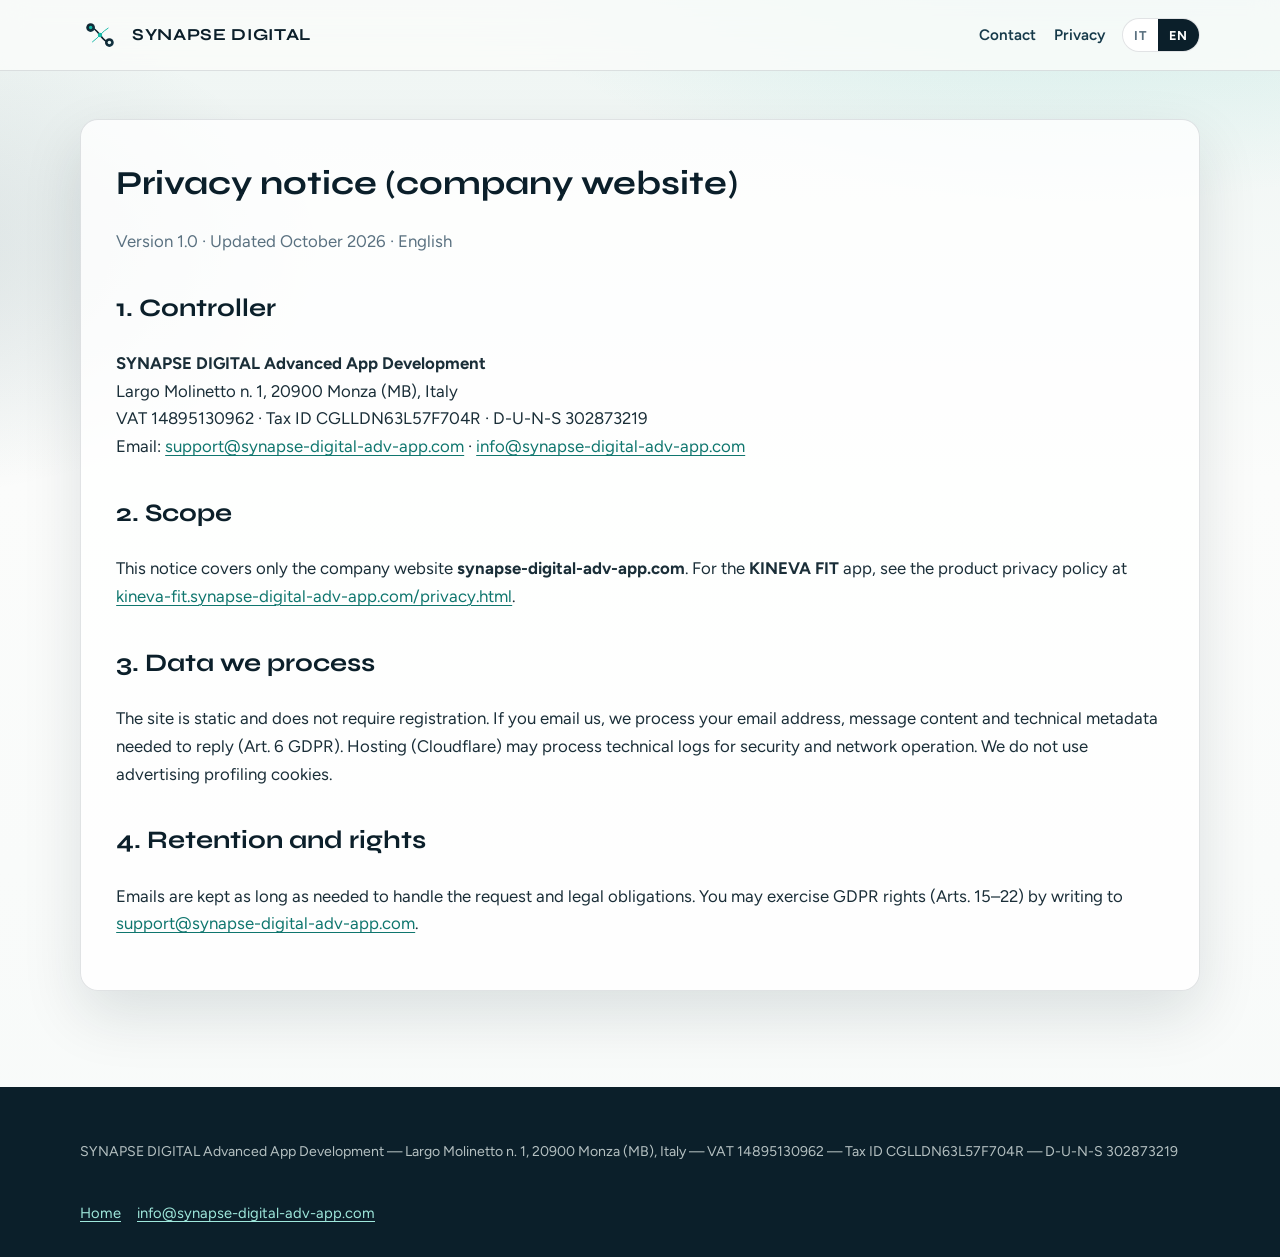
==== privacy.html @ 0ed679a9 "chore: sync corporate site from KINEVA FIT (2026-10-14)" ====
<!DOCTYPE html>
<html lang="it">
<head>
  <meta charset="UTF-8" />
  <meta name="viewport" content="width=device-width, initial-scale=1" />
  <title>Privacy — SYNAPSE DIGITAL</title>
  <meta name="description" content="Informativa privacy del sito aziendale SYNAPSE DIGITAL Advanced App Development." />
  <link rel="icon" href="assets/logo-mark.svg" type="image/svg+xml" />
  <link rel="preconnect" href="https://fonts.googleapis.com" />
  <link rel="preconnect" href="https://fonts.gstatic.com" crossorigin />
  <link href="https://fonts.googleapis.com/css2?family=Figtree:wght@400;600;700&family=Syne:wght@600;700;800&display=swap" rel="stylesheet" />
  <link rel="stylesheet" href="css/style.css" />
</head>
<body>
  <header class="site-header">
    <div class="wrap">
      <a class="brand-link" href="index.html">
        <img src="assets/logo-mark.svg" width="40" height="40" alt="" />
        <strong>SYNAPSE DIGITAL</strong>
      </a>
      <nav class="nav" aria-label="Primary">
        <a href="index.html#contact" data-i18n="navContact">Contatti</a>
        <a href="privacy.html" data-i18n="navPrivacy">Privacy</a>
        <div class="lang-toggle" role="group" aria-label="Language">
          <button type="button" data-lang="it" aria-pressed="true">IT</button>
          <button type="button" data-lang="en" aria-pressed="false">EN</button>
        </div>
      </nav>
    </div>
  </header>

  <main class="legal-page">
    <div class="wrap panel">
      <h1 data-i18n="privacyTitle">Informativa privacy (sito aziendale)</h1>
      <p class="meta" data-i18n="privacyMeta">Versione 1.0 · Aggiornata ottobre 2026</p>

      <div data-lang-block="it">
        <h2>1. Titolare</h2>
        <p>
          <strong>SYNAPSE DIGITAL Advanced App Development</strong><br />
          Largo Molinetto n. 1, 20900 Monza (MB), Italia<br />
          P.IVA 14895130962 · C.F. CGLLDN63L57F704R · D-U-N-S 302873219<br />
          Email: <a href="mailto:support@synapse-digital-adv-app.com">support@synapse-digital-adv-app.com</a>
          · <a href="mailto:info@synapse-digital-adv-app.com">info@synapse-digital-adv-app.com</a>
        </p>

        <h2>2. Ambito</h2>
        <p>
          Questa informativa riguarda esclusivamente il sito aziendale
          <strong>synapse-digital-adv-app.com</strong> (pagine informative e di contatto).
          Per l’app <strong>KINEVA FIT</strong> vale l’informativa prodotto pubblicata su
          <a href="https://kineva-fit.synapse-digital-adv-app.com/privacy.html" rel="noopener">kineva-fit.synapse-digital-adv-app.com/privacy.html</a>.
        </p>

        <h2>3. Dati trattati</h2>
        <p>
          Il sito è statico e non richiede registrazione. Se ci scrivi via email, trattiamo
          indirizzo email, contenuto del messaggio e metadati tecnici necessari alla risposta
          (base giuridica: legittimo interesse / adozione di misure precontrattuali, art. 6 GDPR).
        </p>
        <p>
          Il provider di hosting (Cloudflare) può elaborare log tecnici (IP, user-agent, data/ora)
          per sicurezza e funzionamento della rete. Non usiamo cookie di profilazione pubblicitaria.
        </p>

        <h2>4. Conservazione e diritti</h2>
        <p>
          I messaggi email sono conservati per il tempo necessario a gestire la richiesta e gli
          obblighi di legge. Puoi esercitare i diritti previsti dagli artt. 15–22 GDPR scrivendo a
          <a href="mailto:support@synapse-digital-adv-app.com">support@synapse-digital-adv-app.com</a>.
          Hai inoltre diritto di reclamare presso il Garante Privacy.
        </p>
      </div>

      <div data-lang-block="en" hidden>
        <h2>1. Controller</h2>
        <p>
          <strong>SYNAPSE DIGITAL Advanced App Development</strong><br />
          Largo Molinetto n. 1, 20900 Monza (MB), Italy<br />
          VAT 14895130962 · Tax ID CGLLDN63L57F704R · D-U-N-S 302873219<br />
          Email: <a href="mailto:support@synapse-digital-adv-app.com">support@synapse-digital-adv-app.com</a>
          · <a href="mailto:info@synapse-digital-adv-app.com">info@synapse-digital-adv-app.com</a>
        </p>

        <h2>2. Scope</h2>
        <p>
          This notice covers only the company website
          <strong>synapse-digital-adv-app.com</strong>.
          For the <strong>KINEVA FIT</strong> app, see the product privacy policy at
          <a href="https://kineva-fit.synapse-digital-adv-app.com/privacy.html" rel="noopener">kineva-fit.synapse-digital-adv-app.com/privacy.html</a>.
        </p>

        <h2>3. Data we process</h2>
        <p>
          The site is static and does not require registration. If you email us, we process your
          email address, message content and technical metadata needed to reply (Art. 6 GDPR).
          Hosting (Cloudflare) may process technical logs for security and network operation.
          We do not use advertising profiling cookies.
        </p>

        <h2>4. Retention and rights</h2>
        <p>
          Emails are kept as long as needed to handle the request and legal obligations.
          You may exercise GDPR rights (Arts. 15–22) by writing to
          <a href="mailto:support@synapse-digital-adv-app.com">support@synapse-digital-adv-app.com</a>.
        </p>
      </div>
    </div>
  </main>

  <footer class="site-footer">
    <div class="wrap">
      <p class="footer-legal" data-i18n="footerNote">
        SYNAPSE DIGITAL Advanced App Development — Largo Molinetto n. 1, 20900 Monza (MB), Italia — P.IVA 14895130962 — C.F. CGLLDN63L57F704R — D-U-N-S 302873219
      </p>
      <div class="footer-links">
        <a href="index.html">Home</a>
        <a href="mailto:info@synapse-digital-adv-app.com">info@synapse-digital-adv-app.com</a>
      </div>
    </div>
  </footer>

  <script src="js/i18n.js"></script>
  <script>
    // Toggle privacy language blocks with the shared lang toggle.
    const syncPrivacyBlocks = () => {
      const lang = document.documentElement.lang || "it";
      document.querySelectorAll("[data-lang-block]").forEach((el) => {
        el.hidden = el.getAttribute("data-lang-block") !== lang;
      });
    };
    document.addEventListener("DOMContentLoaded", () => {
      syncPrivacyBlocks();
      document.querySelectorAll(".lang-toggle button").forEach((btn) => {
        btn.addEventListener("click", () => setTimeout(syncPrivacyBlocks, 0));
      });
    });
  </script>
</body>
</html>
---- css/style.css ----
:root {
  --ink: #0b1f2a;
  --ink-soft: #163a4a;
  --teal: #14b8a6;
  --teal-deep: #0f766e;
  --mist: #e8f7f4;
  --sand: #f3f6f4;
  --paper: #fbfcfb;
  --line: rgba(11, 31, 42, 0.12);
  --muted: #5a7180;
  --text: #1a2e38;
  --shadow: 0 24px 60px rgba(11, 31, 42, 0.12);
  --radius: 18px;
  --max: 1120px;
  --font-display: "Syne", "Arial Black", sans-serif;
  --font-body: "Figtree", "Segoe UI", sans-serif;
}

*,
*::before,
*::after {
  box-sizing: border-box;
}

html {
  scroll-behavior: smooth;
}

body {
  margin: 0;
  color: var(--text);
  font-family: var(--font-body);
  font-size: 1.05rem;
  line-height: 1.65;
  background:
    radial-gradient(1200px 600px at 85% -10%, rgba(20, 184, 166, 0.18), transparent 55%),
    radial-gradient(900px 500px at -10% 20%, rgba(22, 58, 74, 0.12), transparent 50%),
    linear-gradient(180deg, #eef5f3 0%, var(--paper) 38%, #f7faf9 100%);
  min-height: 100vh;
}

img {
  max-width: 100%;
  display: block;
}

a {
  color: var(--teal-deep);
  text-decoration-thickness: 1px;
  text-underline-offset: 0.18em;
}

a:hover {
  color: var(--ink);
}

.wrap {
  width: min(var(--max), calc(100% - 2.4rem));
  margin-inline: auto;
}

/* ——— Header ——— */
.site-header {
  position: sticky;
  top: 0;
  z-index: 40;
  backdrop-filter: blur(14px);
  background: rgba(251, 252, 251, 0.82);
  border-bottom: 1px solid var(--line);
}

.site-header .wrap {
  display: flex;
  align-items: center;
  justify-content: space-between;
  gap: 1rem;
  min-height: 4.4rem;
}

.brand-link {
  display: flex;
  align-items: center;
  gap: 0.75rem;
  color: inherit;
  text-decoration: none;
}

.brand-link img {
  width: 40px;
  height: 40px;
}

.brand-link strong {
  font-family: var(--font-display);
  font-size: 1.05rem;
  letter-spacing: 0.04em;
  color: var(--ink);
}

.nav {
  display: flex;
  align-items: center;
  gap: 1.1rem;
  flex-wrap: wrap;
  justify-content: flex-end;
}

.nav a {
  color: var(--ink-soft);
  text-decoration: none;
  font-weight: 600;
  font-size: 0.95rem;
}

.nav a:hover {
  color: var(--teal-deep);
}

.lang-toggle {
  display: inline-flex;
  border: 1px solid var(--line);
  border-radius: 999px;
  overflow: hidden;
  background: #fff;
}

.lang-toggle button {
  border: 0;
  background: transparent;
  padding: 0.35rem 0.7rem;
  font: inherit;
  font-weight: 700;
  font-size: 0.8rem;
  letter-spacing: 0.04em;
  color: var(--muted);
  cursor: pointer;
}

.lang-toggle button[aria-pressed="true"] {
  background: var(--ink);
  color: #fff;
}

/* ——— Hero ——— */
.hero {
  position: relative;
  min-height: min(92vh, 820px);
  display: grid;
  align-items: end;
  padding: 5rem 0 4.5rem;
  overflow: hidden;
}

.hero::before {
  content: "";
  position: absolute;
  inset: 0;
  background:
    linear-gradient(120deg, rgba(11, 31, 42, 0.92) 0%, rgba(11, 31, 42, 0.72) 48%, rgba(15, 118, 110, 0.55) 100%),
    url("../assets/logo-mark.svg") right 8% center / min(42vw, 420px) no-repeat;
  opacity: 1;
  z-index: 0;
}

.hero::after {
  content: "";
  position: absolute;
  inset: auto 0 0 0;
  height: 140px;
  background: linear-gradient(180deg, transparent, var(--paper));
  z-index: 1;
}

.hero .wrap {
  position: relative;
  z-index: 2;
  color: #f7fffc;
  max-width: 720px;
  margin-left: max(calc((100% - var(--max)) / 2), 1.2rem);
  margin-right: auto;
  width: min(720px, calc(100% - 2.4rem));
}

.hero-kicker {
  display: inline-block;
  font-size: 0.78rem;
  font-weight: 700;
  letter-spacing: 0.16em;
  text-transform: uppercase;
  color: var(--mist);
  margin-bottom: 1rem;
}

.hero h1 {
  margin: 0 0 0.35rem;
  font-family: var(--font-display);
  font-weight: 800;
  font-size: clamp(2.6rem, 7vw, 4.4rem);
  line-height: 0.98;
  letter-spacing: -0.02em;
}

.hero h1 span {
  display: block;
}

.hero h1 span:last-child {
  font-weight: 600;
  color: #9fe8dc;
  font-size: 0.72em;
  margin-top: 0.12em;
}

.hero-lead {
  margin: 1.2rem 0 1.8rem;
  font-size: clamp(1.05rem, 2.2vw, 1.25rem);
  max-width: 34ch;
  color: rgba(247, 255, 252, 0.9);
}

.cta-row {
  display: flex;
  flex-wrap: wrap;
  gap: 0.8rem;
}

.btn {
  display: inline-flex;
  align-items: center;
  justify-content: center;
  gap: 0.45rem;
  min-height: 2.85rem;
  padding: 0.7rem 1.25rem;
  border-radius: 999px;
  font-weight: 700;
  text-decoration: none;
  border: 1px solid transparent;
  transition: transform 0.2s ease, background 0.2s ease, color 0.2s ease;
}

.btn:hover {
  transform: translateY(-1px);
}

.btn-primary {
  background: var(--teal);
  color: var(--ink);
}

.btn-primary:hover {
  background: #2dd4bf;
  color: var(--ink);
}

.btn-ghost {
  background: transparent;
  color: #fff;
  border-color: rgba(255, 255, 255, 0.35);
}

.btn-ghost:hover {
  background: rgba(255, 255, 255, 0.08);
  color: #fff;
}

/* ——— Sections ——— */
section {
  padding: 4.5rem 0;
}

.section-head {
  max-width: 40rem;
  margin-bottom: 2rem;
}

.section-head h2 {
  margin: 0 0 0.6rem;
  font-family: var(--font-display);
  font-size: clamp(1.7rem, 3.5vw, 2.35rem);
  color: var(--ink);
  letter-spacing: -0.02em;
}

.section-head p {
  margin: 0;
  color: var(--muted);
}

.panel {
  background: rgba(255, 255, 255, 0.78);
  border: 1px solid var(--line);
  border-radius: var(--radius);
  box-shadow: var(--shadow);
  padding: clamp(1.4rem, 3vw, 2.2rem);
}

.grid-2 {
  display: grid;
  gap: 1.25rem;
  grid-template-columns: repeat(2, minmax(0, 1fr));
}

.grid-3 {
  display: grid;
  gap: 1.25rem;
  grid-template-columns: repeat(3, minmax(0, 1fr));
}

.card {
  padding: 1.35rem 1.4rem;
  border-radius: 14px;
  background: #fff;
  border: 1px solid var(--line);
}

.card h3 {
  margin: 0 0 0.45rem;
  font-family: var(--font-display);
  font-size: 1.15rem;
  color: var(--ink);
}

.card p {
  margin: 0;
  color: var(--muted);
  font-size: 0.98rem;
}

.product-link {
  display: grid;
  grid-template-columns: auto 1fr auto;
  gap: 1rem;
  align-items: center;
  padding: 1.2rem 1.4rem;
  border-radius: 14px;
  border: 1px solid var(--line);
  background: linear-gradient(135deg, #fff, var(--mist));
  text-decoration: none;
  color: inherit;
}

.product-link strong {
  display: block;
  font-family: var(--font-display);
  color: var(--ink);
  font-size: 1.2rem;
}

.product-link span {
  color: var(--muted);
  font-size: 0.95rem;
}

.product-link .arrow {
  font-size: 1.4rem;
  color: var(--teal-deep);
}

.legal-list {
  list-style: none;
  margin: 0;
  padding: 0;
  display: grid;
  gap: 0.85rem;
}

.legal-list li {
  display: grid;
  grid-template-columns: 10rem 1fr;
  gap: 0.75rem;
  padding-bottom: 0.85rem;
  border-bottom: 1px solid var(--line);
}

.legal-list li:last-child {
  border-bottom: 0;
  padding-bottom: 0;
}

.legal-list dt,
.legal-list .label {
  font-weight: 700;
  color: var(--ink-soft);
  font-size: 0.9rem;
}

.legal-list .value {
  color: var(--text);
}

.contact-actions {
  display: flex;
  flex-wrap: wrap;
  gap: 0.75rem;
  margin-top: 1.4rem;
}

/* ——— Footer ——— */
.site-footer {
  margin-top: 2rem;
  padding: 2.5rem 0 2rem;
  background: var(--ink);
  color: rgba(247, 255, 252, 0.86);
}

.site-footer a {
  color: #9fe8dc;
}

.site-footer .wrap {
  display: grid;
  gap: 1.5rem;
}

.footer-brand {
  display: flex;
  gap: 0.9rem;
  align-items: center;
}

.footer-brand img {
  width: 44px;
  height: 44px;
  background: #fff;
  border-radius: 10px;
  padding: 4px;
}

.footer-brand strong {
  font-family: var(--font-display);
  display: block;
  color: #fff;
}

.footer-brand span {
  font-size: 0.9rem;
  color: rgba(247, 255, 252, 0.7);
}

.footer-legal {
  font-size: 0.88rem;
  line-height: 1.55;
  color: rgba(247, 255, 252, 0.72);
}

.footer-links {
  display: flex;
  flex-wrap: wrap;
  gap: 1rem;
  font-size: 0.92rem;
}

/* ——— Legal page ——— */
.legal-page {
  padding: 3rem 0 4rem;
}

.legal-page h1 {
  font-family: var(--font-display);
  color: var(--ink);
  margin: 0 0 0.5rem;
}

.legal-page .meta {
  color: var(--muted);
  margin-bottom: 2rem;
}

.legal-page h2 {
  font-family: var(--font-display);
  color: var(--ink);
  margin-top: 2rem;
}

/* ——— Motion ——— */
@media (prefers-reduced-motion: no-preference) {
  .hero h1,
  .hero-lead,
  .cta-row {
    animation: rise 0.8s ease both;
  }
  .hero-lead { animation-delay: 0.1s; }
  .cta-row { animation-delay: 0.18s; }

  .card,
  .product-link,
  .panel {
    transition: transform 0.25s ease, box-shadow 0.25s ease;
  }
  .card:hover,
  .product-link:hover {
    transform: translateY(-3px);
    box-shadow: var(--shadow);
  }
}

@keyframes rise {
  from { opacity: 0; transform: translateY(14px); }
  to { opacity: 1; transform: none; }
}

@media (max-width: 860px) {
  .grid-2,
  .grid-3 {
    grid-template-columns: 1fr;
  }
  .legal-list li {
    grid-template-columns: 1fr;
    gap: 0.2rem;
  }
  .hero::before {
    background:
      linear-gradient(160deg, rgba(11, 31, 42, 0.94), rgba(15, 118, 110, 0.65)),
      url("../assets/logo-mark.svg") right -10% top 18% / 280px no-repeat;
  }
  .nav a.hide-sm {
    display: none;
  }
}
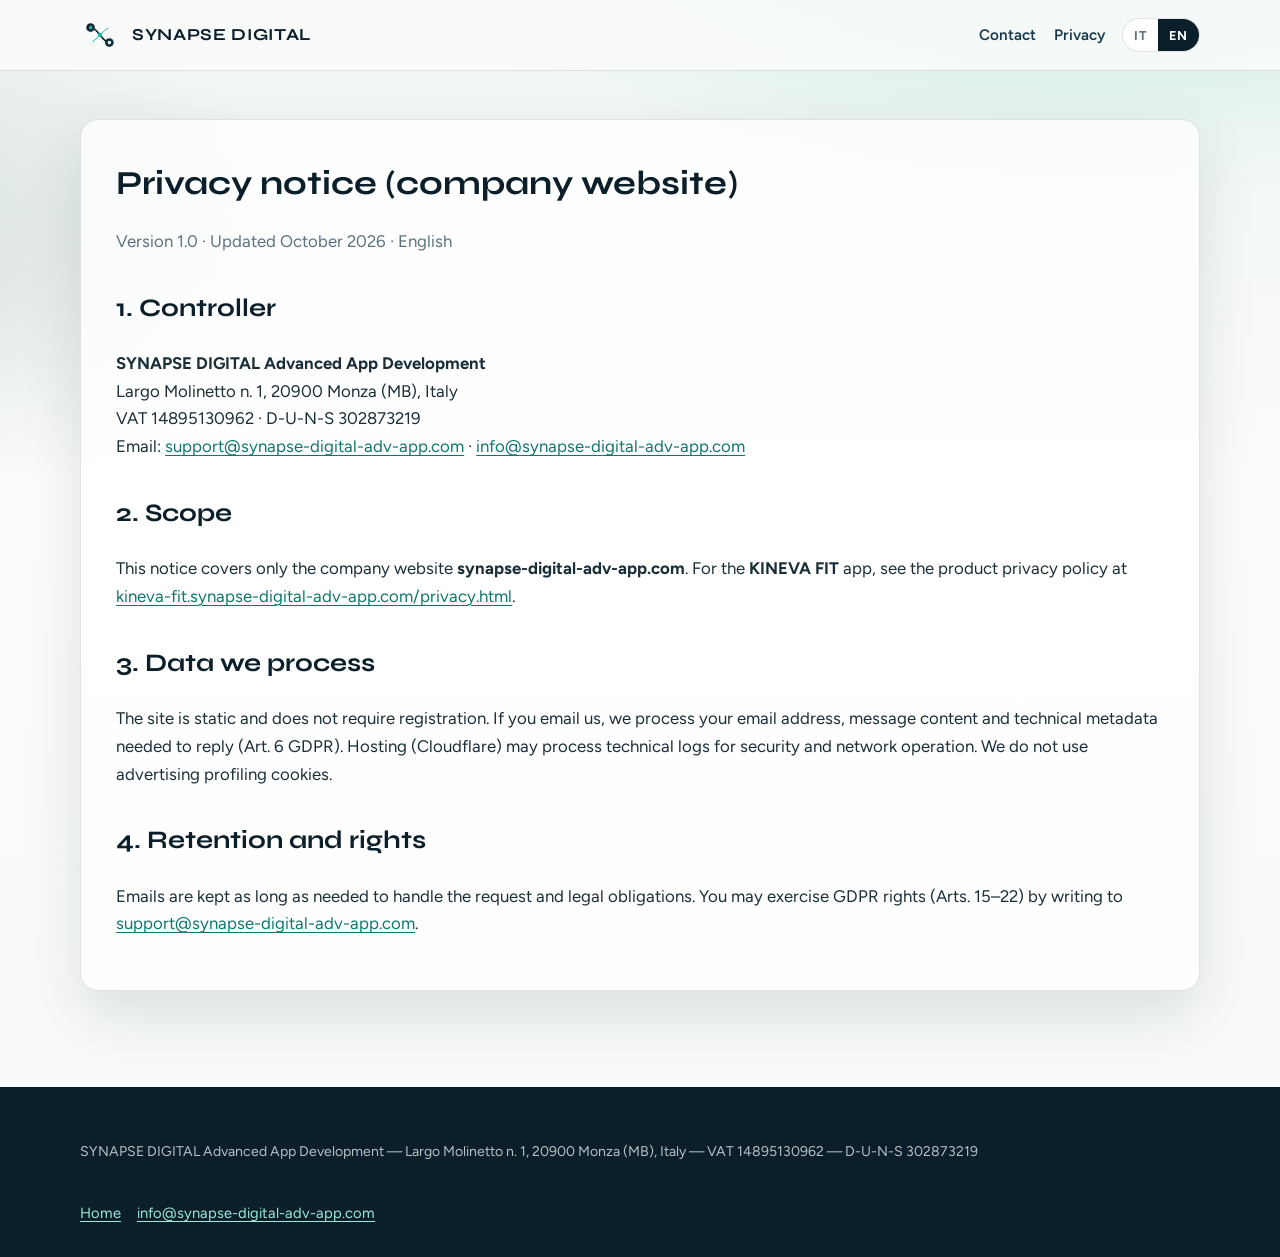
==== commit e0920c1d: "chore: sync corporate site from KINEVA FIT (2026-10-14)" ====
--- a/privacy.html
+++ b/privacy.html
@@ -39,7 +39,7 @@
         <p>
           <strong>SYNAPSE DIGITAL Advanced App Development</strong><br />
           Largo Molinetto n. 1, 20900 Monza (MB), Italia<br />
-          P.IVA 14895130962 · C.F. CGLLDN63L57F704R · D-U-N-S 302873219<br />
+          P.IVA 14895130962 · D-U-N-S 302873219<br />
           Email: <a href="mailto:support@synapse-digital-adv-app.com">support@synapse-digital-adv-app.com</a>
           · <a href="mailto:info@synapse-digital-adv-app.com">info@synapse-digital-adv-app.com</a>
         </p>
@@ -77,7 +77,7 @@
         <p>
           <strong>SYNAPSE DIGITAL Advanced App Development</strong><br />
           Largo Molinetto n. 1, 20900 Monza (MB), Italy<br />
-          VAT 14895130962 · Tax ID CGLLDN63L57F704R · D-U-N-S 302873219<br />
+          VAT 14895130962 · D-U-N-S 302873219<br />
           Email: <a href="mailto:support@synapse-digital-adv-app.com">support@synapse-digital-adv-app.com</a>
           · <a href="mailto:info@synapse-digital-adv-app.com">info@synapse-digital-adv-app.com</a>
         </p>
@@ -111,7 +111,7 @@
   <footer class="site-footer">
     <div class="wrap">
       <p class="footer-legal" data-i18n="footerNote">
-        SYNAPSE DIGITAL Advanced App Development — Largo Molinetto n. 1, 20900 Monza (MB), Italia — P.IVA 14895130962 — C.F. CGLLDN63L57F704R — D-U-N-S 302873219
+        SYNAPSE DIGITAL Advanced App Development — Largo Molinetto n. 1, 20900 Monza (MB), Italia — P.IVA 14895130962 — D-U-N-S 302873219
       </p>
       <div class="footer-links">
         <a href="index.html">Home</a>
--- a/css/style.css
+++ b/css/style.css
@@ -347,13 +347,26 @@
 }
 
 .product-link span {
+  display: block;
   color: var(--muted);
   font-size: 0.95rem;
+}
+
+.product-link .product-url {
+  margin-top: 0.35rem;
+  color: var(--teal-deep);
+  font-weight: 700;
+  font-size: 0.92rem;
+  word-break: break-all;
 }
 
 .product-link .arrow {
   font-size: 1.4rem;
   color: var(--teal-deep);
+}
+
+.product-cta-wrap {
+  margin: 1.1rem 0 0;
 }
 
 .legal-list {
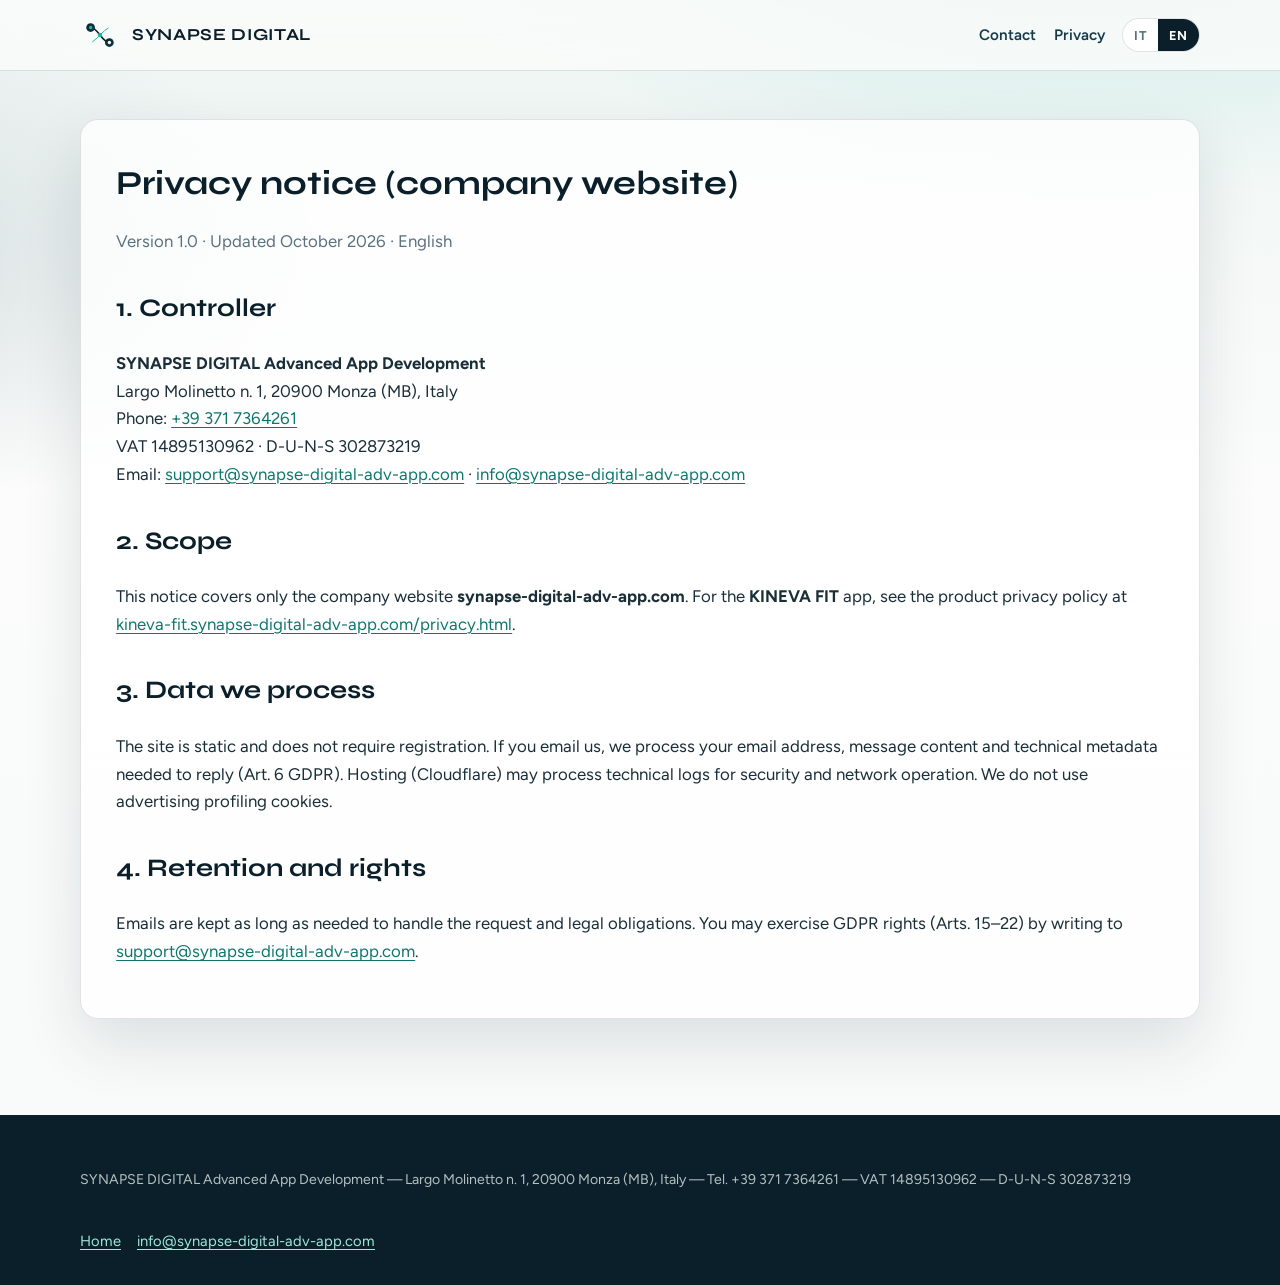
==== commit 2268da2d: "chore: sync corporate site from KINEVA FIT (2026-10-14)" ====
--- a/privacy.html
+++ b/privacy.html
@@ -39,6 +39,7 @@
         <p>
           <strong>SYNAPSE DIGITAL Advanced App Development</strong><br />
           Largo Molinetto n. 1, 20900 Monza (MB), Italia<br />
+          Tel.: <a href="tel:+393717364261">+39 371 7364261</a><br />
           P.IVA 14895130962 · D-U-N-S 302873219<br />
           Email: <a href="mailto:support@synapse-digital-adv-app.com">support@synapse-digital-adv-app.com</a>
           · <a href="mailto:info@synapse-digital-adv-app.com">info@synapse-digital-adv-app.com</a>
@@ -77,6 +78,7 @@
         <p>
           <strong>SYNAPSE DIGITAL Advanced App Development</strong><br />
           Largo Molinetto n. 1, 20900 Monza (MB), Italy<br />
+          Phone: <a href="tel:+393717364261">+39 371 7364261</a><br />
           VAT 14895130962 · D-U-N-S 302873219<br />
           Email: <a href="mailto:support@synapse-digital-adv-app.com">support@synapse-digital-adv-app.com</a>
           · <a href="mailto:info@synapse-digital-adv-app.com">info@synapse-digital-adv-app.com</a>
@@ -111,7 +113,7 @@
   <footer class="site-footer">
     <div class="wrap">
       <p class="footer-legal" data-i18n="footerNote">
-        SYNAPSE DIGITAL Advanced App Development — Largo Molinetto n. 1, 20900 Monza (MB), Italia — P.IVA 14895130962 — D-U-N-S 302873219
+        SYNAPSE DIGITAL Advanced App Development — Largo Molinetto n. 1, 20900 Monza (MB), Italia — Tel. +39 371 7364261 — P.IVA 14895130962 — D-U-N-S 302873219
       </p>
       <div class="footer-links">
         <a href="index.html">Home</a>
